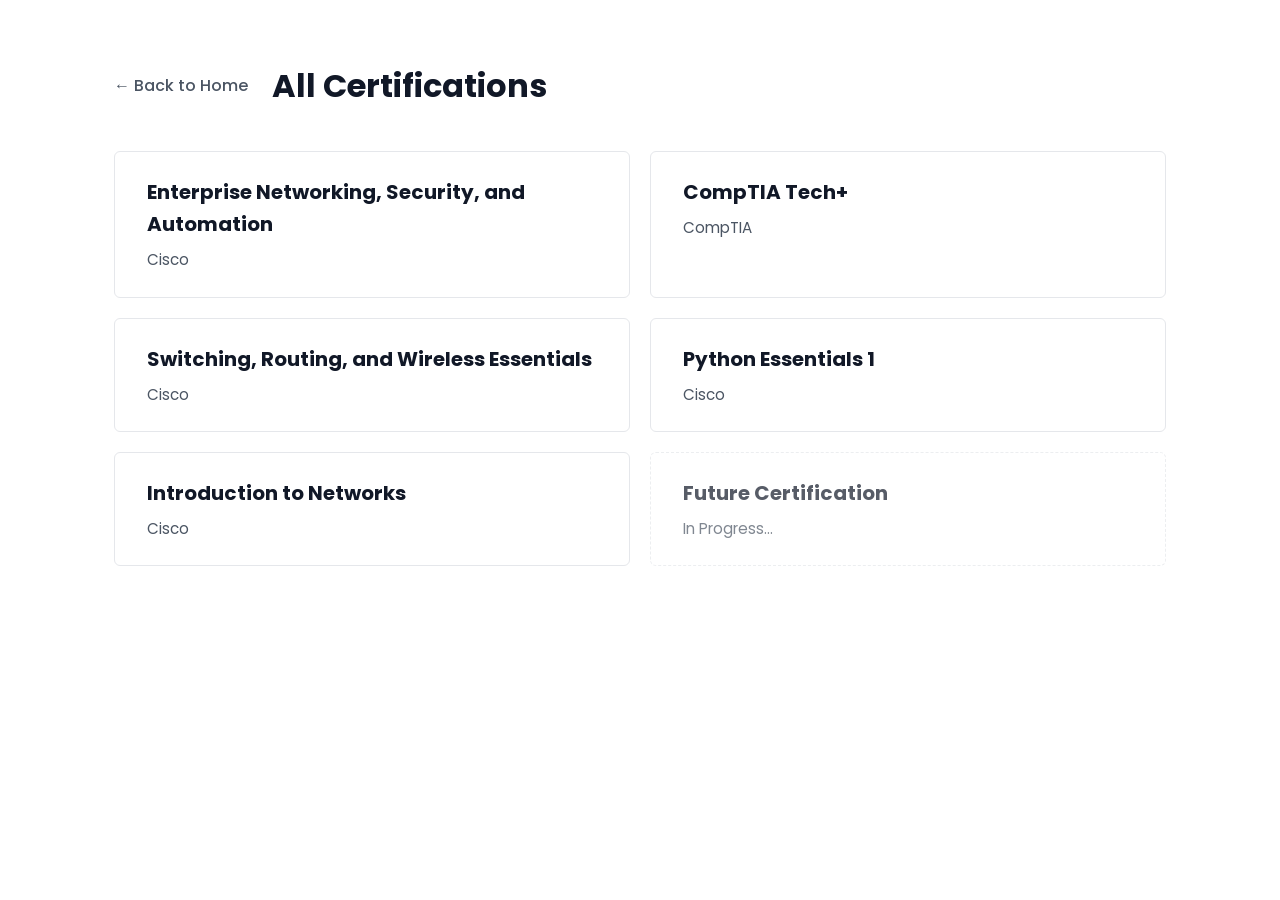
==== certifications.html @ 6dcc41a1 "Add files via upload" ====
<!DOCTYPE html>
<html lang="en">
<head>
  <meta charset="UTF-8">
  <meta name="viewport" content="width=device-width, initial-scale=1.0">
  <title>All Certifications | Portfolio</title>
  <link rel="preconnect" href="https://fonts.googleapis.com">
  <link rel="preconnect" href="https://fonts.gstatic.com" crossorigin>
  <link href="https://fonts.googleapis.com/css2?family=Poppins:wght@300;400;500;600;700;800&display=swap" rel="stylesheet">
  <link rel="stylesheet" href="style.css">
</head>
<body>

  <section class="section" style="padding-top: 60px;">
    <div class="container">
      
      <div class="certs-view-header">
        <a href="index.html#skills" class="back-home-btn">← Back to Home</a>
        <h2>All Certifications</h2>
      </div>

      <div class="all-certs-grid">
        
        <div class="cert-item-card" onclick="openModal('', 'ENSA')">
          <h3>Enterprise Networking, Security, and Automation</h3>
          <p>Cisco</p>
        </div>

        <div class="cert-item-card" onclick="openModal('techplus.png', 'CompTIA Tech+')">
          <h3>CompTIA Tech+</h3>
          <p>CompTIA</p>
        </div>

        <div class="cert-item-card" onclick="openModal('srwe.png', 'SRWE')">
          <h3>Switching, Routing, and Wireless Essentials</h3>
          <p>Cisco</p>
        </div>

        <div class="cert-item-card" onclick="openModal('python.png', 'Python Essentials 1')">
          <h3>Python Essentials 1</h3>
          <p>Cisco</p>
        </div>

        <div class="cert-item-card" onclick="openModal('itn.png', 'Introduction to Networks')">
          <h3>Introduction to Networks</h3>
          <p>Cisco</p>
        </div>

        <div class="cert-item-card" style="border-style: dashed; opacity: 0.7;">
          <h3>Future Certification</h3>
          <p>In Progress...</p>
        </div>

      </div>

    </div>
  </section>

  <div id="certModal" class="modal" onclick="closeModal()">
    <div class="modal-content" onclick="event.stopPropagation()">
      <button class="modal-close" onclick="closeModal()">✕</button>
      <h3 id="modalTitle">Certificate</h3>
      <img id="modalImg" src="" alt="Certificate Preview">
    </div>
  </div>

  <script src="script.js"></script> 
</body>
</html>
---- style.css ----
/* ==========================================================================
   1. DESIGN TOKENS (CSS Variables)
   ========================================================================== */
:root {
  /* Color Palette */
  --bg-primary: #ffffff;
  --bg-secondary: #f8f9fa;
  --text-primary: #111827;
  --text-secondary: #4b5563;
  --accent: #2563eb;         /* Sleek tech blue */
  --accent-hover: #1d4ed8;
  --border: #e5e7eb;

  /* Typography */
  --font-sans: 'Poppins', sans-serif;
  
  /* Layout & Spacing */
  --max-width: 1100px;
  --radius-sm: 6px;
  --radius-md: 12px;
  --transition: all 0.25s ease-in-out;
}

/* ==========================================================================
   2. GLOBAL RESET & BASE STYLES
   ========================================================================== */
*, *::before, *::after {
  box-sizing: border-box;
  margin: 0;
  padding: 0;
}

html {
  scroll-behavior: smooth;
}

body {
  font-family: var(--font-sans);
  background-color: var(--bg-primary);
  color: var(--text-primary);
  line-height: 1.6;
  -webkit-font-smoothing: antialiased;
}

a {
  color: inherit;
  text-decoration: none;
  transition: var(--transition);
}

ul {
  list-style: none;
}

img {
  max-width: 100%;
  display: block;
}

/* ==========================================================================
   3. UTILITY LAYOUT CLASSES
   ========================================================================== */
.container {
  max-width: var(--max-width);
  margin: 0 auto;
  padding: 0 24px;
}

.section {
  padding: 80px 0;
}

.btn,
.btn-secondary,
.nav-links .nav-btn,
.project-link-btn,
.view-cert-btn {
  display: inline-block;
  border: 1.5px solid var(--text-primary);
  color: var(--text-primary);
  background-color: transparent;
  padding: 10px 20px;
  border-radius: var(--radius-sm);
  font-weight: 600;
  transition: var(--transition);
  text-align: center;
  cursor: pointer;
}

.btn:hover,
.btn-secondary:hover,
.nav-links .nav-btn:hover,
.project-link-btn:hover,
.view-cert-btn:hover {
  background-color: var(--text-primary);
  color: var(--bg-primary);
}

.btn {
  padding: 10px 20px;
}

.social-icon-btn {
  width: 48px;
  height: 48px;
  padding: 0;
}

.social-icon-btn svg {
  width: 22px;
  height: 22px;
}

.sr-only {
  position: absolute;
  width: 1px;
  height: 1px;
  padding: 0;
  margin: -1px;
  overflow: hidden;
  clip: rect(0, 0, 0, 0);
  white-space: nowrap;
  border: 0;
}

.btn-secondary {
  padding: 10px 20px;
}

.nav-links .nav-btn {
  padding: 8px 16px;
}

.view-cert-btn {
  padding: 6px 12px;
  font-size: 0.85rem;
}

/* ==========================================================================
   4. NAVBAR STYLES
   ========================================================================== */
.navbar {
  position: sticky;
  top: 0;
  background-color: rgba(255, 255, 255, 0.8);
  backdrop-filter: blur(8px); /* Gives that modern glassy look */
  border-bottom: 1.5px solid var(--border);
  z-index: 100;
}

.nav-container {
  display: flex;
  justify-content: space-between;
  align-items: center;
  height: 70px;
}

.menu-toggle {
  display: none;
  background: none;
  border: none;
  font-size: 1.5rem;
  color: var(--text-primary);
  cursor: pointer;
}

.nav-logo {
  font-weight: 700;
  font-size: 1.2rem;
  letter-spacing: -0.5px;
}

.nav-links {
  display: flex;
  align-items: center;
  gap: 24px;
}

.nav-links a {
  font-weight: 500;
  font-size: 0.95rem;
  color: var(--text-secondary);
  position: relative;
}

.nav-links a:not(.nav-btn):hover {
  color: var(--text-primary);
}

.nav-links a:not(.nav-btn)::after {
  content: '';
  position: absolute;
  width: 0;
  height: 2px;
  bottom: -4px;
  left: 0;
  background-color: var(--text-primary);
  transition: var(--transition);
}

.nav-links a:not(.nav-btn):hover::after {
  width: 100%;
}

.nav-links .nav-btn {
  background-color: var(--text-primary);
  color: var(--bg-primary);
  padding: 6px 14px;
  border-radius: var(--radius-sm);
}

.nav-links .nav-btn:hover {
  background-color: var(--bg-primary);
  color: var(--text-primary);
}

/* Mobile Navigation Styles */
@media (max-width: 768px) {
  .menu-toggle {
    display: block;
  }

  .nav-links {
    display: none; /* Hidden by default */
    flex-direction: column;
    position: absolute;
    top: 70px;
    left: 0;
    width: 100%;
    background-color: var(--bg-primary);
    padding: 24px;
    border-bottom: 1.5px solid var(--border);
    gap: 20px;
    text-align: center;
    box-shadow: 0 10px 15px -3px rgba(0, 0, 0, 0.1);
  }

  .nav-links.active {
    display: flex;
  }

  .nav-links .nav-btn {
    width: 100%;
  }
}

/* ==========================================================================
   5. HERO SECTION STYLES
   ========================================================================== */
.hero-section {
  min-height: calc(100vh - 70px);
  display: flex;
  align-items: center;
}

.hero-container {
  display: flex;
  align-items: center;
  justify-content: space-between;
  gap: 40px;
}

.hero-content {
  max-width: 600px;
}

.hero-greeting {
  color: var(--accent);
  font-weight: 600;
  font-size: 1.1rem;
  text-transform: uppercase;
  letter-spacing: 1px;
}

.hero-title {
  font-size: 3.5rem;
  font-weight: 800;
  letter-spacing: -1px;
  line-height: 1.1;
  margin: 8px 0;
}

.hero-location {
  display: flex;
  align-items: center;
  gap: 8px;
  color: var(--text-secondary);
  font-size: 0.95rem;
  margin-bottom: 16px;
  font-weight: 500;
}

.hero-location i {
  color: var(--accent);
}

.hero-subtitle {
  font-size: 1.5rem;
  color: var(--text-secondary);
  font-weight: 600;
  margin-bottom: 20px;
}

.hero-description {
  font-size: 1.1rem;
  color: var(--text-secondary);
  margin-bottom: 32px;
}

.hero-cta {
  display: flex;
  align-items: center;
  gap: 16px;
}

/* Simple placeholder for your picture/avatar */
.hero-avatar {
  flex-shrink: 0;
}

.avatar-placeholder {
  width: 250px;
  height: 250px;
  background-color: var(--bg-secondary);
  border: 1.5px solid var(--border);
  border-radius: var(--radius-md);
  display: flex;
  align-items: center;
  justify-content: center;
  font-size: 4rem;
}

/* Responsive adjustment for Mobile Phones */
@media (max-width: 768px) {
  .hero-container {
    flex-direction: column-reverse;
    text-align: center;
    justify-content: center;
  }
  .hero-title {
    font-size: 2.5rem;
  }
  .hero-subtitle {
    font-size: 1.25rem;
  }
  .hero-location {
    justify-content: center;
  }
  .hero-cta {
    justify-content: center;
  }
}

/* ==========================================================================
   6. SKILLS & CERTIFICATIONS STYLES
   ========================================================================== */

.skills-section {
  background-color: var(--bg-secondary);
  border-top: 1.5px solid var(--border);
  border-bottom: 1.5px solid var(--border);
}

.section-header {
  text-align: center;
  margin-bottom: 50px;
}

.section-header h2 {
  font-size: 2.2rem;
  font-weight: 700;
  letter-spacing: -0.5px;
  margin-bottom: 12px;
}

.section-header p {
  color: var(--text-secondary);
  font-size: 1.1rem;
  max-width: 600px;
  margin: 0 auto;
}

.header-action-wrap {
  margin-top: 32px;
}

/* Grid Layout */
.skills-grid {
  display: grid;
  grid-template-columns: repeat(auto-fit, minmax(280px, 1fr));
  gap: 30px
}

/* Individual Cards */
.skills-card {
  background-color: var(--bg-primary);
  border: 1.5px solid var(--border);
  border-radius: var(--radius-md);
  padding: 32px;
  transition: var(--transition);
}

.skills-card:hover {
  transform: translateY(-4px);
  box-shadow: 0 12px 20px rgba(0, 0, 0, 0.03);
  border-color: var(--accent);
}

.card-icon {
  font-size: 2rem;
  margin-bottom: 16px;
}

.skills-card h3 {
  font-size: 1.3rem;
  font-weight: 600;
  margin-bottom: 4px;
  white-space: nowrap;
}

.card-subtitle {
  font-size: 0.85rem;
  text-transform: uppercase;
  letter-spacing: 0.5px;
  color: var(--accent);
  font-weight: 600;
  margin-bottom: 24px;
}

/* Lists formatting */
.skills-list {
  display: flex;
  flex-direction: column;
  gap: 12px;
}

.skills-list li {
  color: var(--text-secondary);
  position: relative;
  padding-left: 0px;
  font-size: 0.95rem;
  font-weight: 500;
  letter-spacing: -0.2px;
}

/* Custom bullet indicator */
.skills-list li::before {
  /* content: "→"; */
  position: absolute;
  left: 0;
  color: var(--accent);
  font-weight: bold;
}

/* Specific styling for Cisco Certs */
.certification-card .core-certs li {
  display: flex;
  flex-direction: column;
  gap: 2px;
  margin-bottom: 4px;
}

.certification-card .core-certs li strong {
  color: var(--text-primary);
  font-size: 0.95rem;
}

.certification-card .core-certs li span {
  font-size: 0.8rem;
  color: var(--text-secondary);
}

/* ==========================================================================
   7. CERTIFICATE BUTTONS & MODAL STYLES
   ========================================================================== */
/* Aligning layout inside the Cisco list items */
.cert-item-header {
  display: flex;
  justify-content: space-between;
  align-items: center;
  width: 100%;
}

/* Elegant tiny action button */
.view-cert-btn {
  background-color: var(--bg-secondary);
  border: 1.5px solid var(--border);
  color: var(--text-primary);
  padding: 4px 10px;
  border-radius: var(--radius-sm);
  font-size: 0.75rem;
  font-weight: 600;
  transition: var(--transition);
}

.view-cert-btn:hover {
  background-color: var(--accent);
  border-color: var(--accent);
  color: #ffffff;
}

/* The Backdrop Overlay */
.modal {
  display: none; /* Hidden by default */
  position: fixed;
  top: 0;
  left: 0;
  width: 100%;
  height: 100%;
  background-color: rgba(15, 23, 42, 0.6); /* Modern dark translucent overlay */
  backdrop-filter: blur(4px);
  z-index: 1000;
  justify-content: center;
  align-items: center;
  opacity: 0;
  transition: opacity 0.2s ease-in-out;
}

/* Modal Box */
.modal-content {
  background-color: var(--bg-primary);
  padding: 24px;
  border-radius: var(--radius-md);
  max-width: 700px;
  width: 90%;
  position: relative;
  box-shadow: 0 20px 25px -5px rgba(0, 0, 0, 0.1);
  transform: scale(0.9);
  transition: transform 0.2s ease-in-out;
}

/* Title inside modal */
.modal-content h3 {
  margin-bottom: 16px;
  font-size: 1.2rem;
  font-weight: 700;
}

/* Image scaling */
.modal-content img {
  width: 100%;
  height: auto;
  border-radius: var(--radius-sm);
  border: 1.5px solid var(--border);
}

/* Floating close button */
.modal-close {
  position: absolute;
  top: 20px;
  right: 20px;
  background: none;
  border: none;
  font-size: 1.2rem;
  cursor: pointer;
  color: var(--text-secondary);
  transition: var(--transition);
}

.modal-close:hover {
  color: var(--text-primary);
}

/* Dynamic Classes triggered via JS */
.modal.show {
  display: flex;
  opacity: 1;
}

.modal.show .modal-content {
  transform: scale(1);
}

/* ==========================================================================
   8. PROJECTS SECTION STYLES
   ========================================================================== */
.projects-section {
  background-color: var(--bg-primary);
}

.projects-grid {
  display: grid;
  grid-template-columns: repeat(auto-fit, minmax(300px, 1fr));
  gap: 40px;
}

@media (max-width: 768px) {
  .projects-grid {
    grid-template-columns: 1fr;
  }
}

.project-card {
  background-color: var(--bg-primary);
  border: 1.5px solid var(--border);
  border-radius: var(--radius-md);
  overflow: hidden;
  display: flex;
  flex-direction: column;
  transition: var(--transition);
}

.project-card:hover {
  border-color: var(--accent);
  box-shadow: 0 12px 30px rgba(0, 0, 0, 0.04);
}

.project-content {
  padding: 32px;
  display: flex;
  flex-direction: column;
  height: 100%;
}

/* Technology Badges */
.project-tags {
  display: flex;
  gap: 8px;
  margin-bottom: 16px;
  flex-wrap: wrap;
}

.tag {
  background-color: var(--bg-secondary);
  border: 1.5px solid var(--border);
  color: var(--text-secondary);
  font-size: 0.75rem;
  font-weight: 600;
  padding: 4px 10px;
  border-radius: var(--radius-sm);
}

.project-title {
  font-size: 1.4rem;
  font-weight: 700;
  margin-bottom: 12px;
  letter-spacing: -0.3px;
}

.project-description {
  color: var(--text-secondary);
  font-size: 0.95rem;
  margin-bottom: 20px;
}

/* Bullet list highlighting architectural milestones */
.project-features {
  list-style: none;
  display: flex;
  flex-direction: column;
  gap: 10px;
  margin-bottom: 30px;
}

.project-features li {
  font-size: 0.9rem;
  color: var(--text-secondary);
}

.project-link-btn {
  display: inline-block;
  border: 1.5px solid var(--text-primary);
  color: var(--text-primary);
  padding: 8px 16px;
  font-size: 0.9rem;
  font-weight: 600;
  border-radius: var(--radius-sm);
  transition: var(--transition);
}

.project-link-btn:hover {
  background-color: var(--text-primary);
  color: var(--bg-primary);
}

/* Placeholder card styles */
.placeholder-card {
  border-style: dashed;
  background-color: var(--bg-secondary);
  opacity: 0.85;
}

.placeholder-icon {
  font-size: 2rem;
  margin-bottom: 12px;
}

.status-badge {
  display: inline-block;
  align-self: flex-start;
  margin-top: auto;
  background-color: #fef3c7;
  color: #d97706;
  border: 1px solid #fde68a;
  font-size: 0.75rem;
  font-weight: 600;
  padding: 4px 8px;
  border-radius: var(--radius-sm);
}

/* certifications test 1 */

/* Header & Back Button Layout */
.certs-view-header {
  display: flex;
  align-items: center;
  gap: 24px;
  margin-bottom: 40px;
}

.certs-view-header h2 {
  font-size: 2rem;
  font-weight: 700;
  margin: 0;
  color: var(--text-primary);
}

.back-home-btn {
  text-decoration: none;
  color: var(--text-secondary);
  font-size: 1rem;
  font-weight: 500;
  transition: var(--transition);
}

.back-home-btn:hover {
  color: var(--text-primary);
}

/* The 2-Column Grid */
.all-certs-grid {
  display: grid;
  grid-template-columns: 1fr 1fr;
  gap: 20px;
}

@media (max-width: 768px) {
  .all-certs-grid {
    grid-template-columns: 1fr;
  }
}

/* The Cards */
.cert-item-card {
  background-color: var(--bg-primary);
  border: 1px solid var(--border);
  padding: 24px 32px;
  border-radius: var(--radius-sm);
  cursor: pointer;
  transition: var(--transition);
}

.cert-item-card:hover {
  border-color: var(--accent);
  box-shadow: 0 4px 12px rgba(0, 0, 0, 0.02);
  transform: translateY(-1px);
}

.cert-item-card h3 {
  font-size: 1.25rem;
  font-weight: 700;
  margin-bottom: 8px;
  color: var(--text-primary);
}

.cert-item-card p {
  font-size: 0.95rem;
  color: var(--text-secondary);
  margin: 0;
}
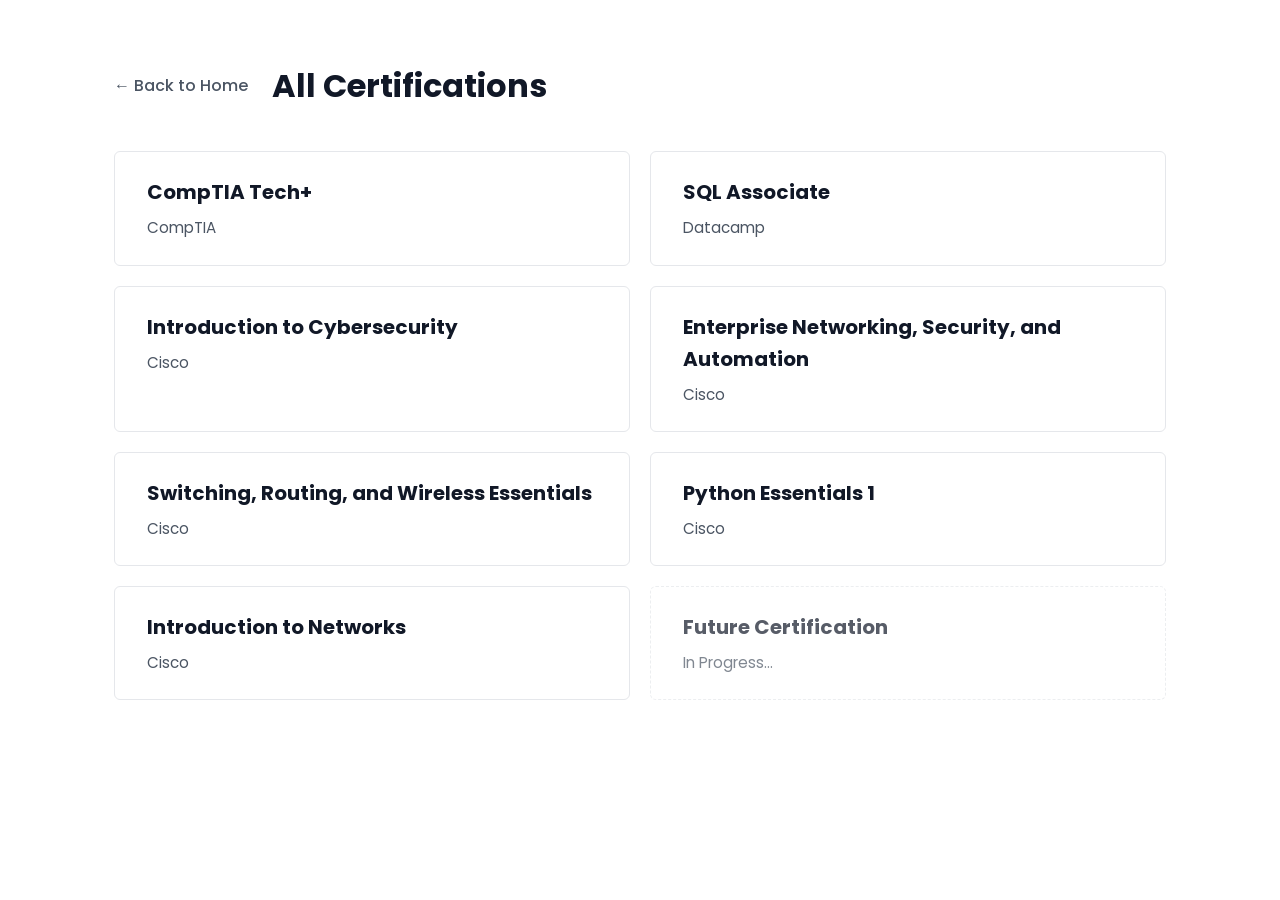
==== commit 5ec98534: "moved images to images folder and update file paths" ====
--- a/certifications.html
+++ b/certifications.html
@@ -21,27 +21,37 @@
 
       <div class="all-certs-grid">
         
+        <div class="cert-item-card" onclick="openModal('images/techplus.png', 'CompTIA Tech+')">
+          <h3>CompTIA Tech+</h3>
+          <p>CompTIA</p>
+        </div>
+
+        <div class="cert-item-card" onclick="openModal('images/sql.png', 'ENSA')">
+          <h3>SQL Associate</h3>
+          <p>Datacamp</p>
+        </div>
+
+        <div class="cert-item-card" onclick="openModal('images/itc.png', 'ENSA')">
+          <h3>Introduction to Cybersecurity</h3>
+          <p>Cisco</p>
+        </div>
+
         <div class="cert-item-card" onclick="openModal('', 'ENSA')">
           <h3>Enterprise Networking, Security, and Automation</h3>
           <p>Cisco</p>
         </div>
 
-        <div class="cert-item-card" onclick="openModal('techplus.png', 'CompTIA Tech+')">
-          <h3>CompTIA Tech+</h3>
-          <p>CompTIA</p>
-        </div>
-
-        <div class="cert-item-card" onclick="openModal('srwe.png', 'SRWE')">
+        <div class="cert-item-card" onclick="openModal('images/srwe.png', 'SRWE')">
           <h3>Switching, Routing, and Wireless Essentials</h3>
           <p>Cisco</p>
         </div>
 
-        <div class="cert-item-card" onclick="openModal('python.png', 'Python Essentials 1')">
+        <div class="cert-item-card" onclick="openModal('images/python.png', 'Python Essentials 1')">
           <h3>Python Essentials 1</h3>
           <p>Cisco</p>
         </div>
 
-        <div class="cert-item-card" onclick="openModal('itn.png', 'Introduction to Networks')">
+        <div class="cert-item-card" onclick="openModal('images/itn.png', 'Introduction to Networks')">
           <h3>Introduction to Networks</h3>
           <p>Cisco</p>
         </div>
--- a/style.css
+++ b/style.css
@@ -7,14 +7,14 @@
   --bg-secondary: #f8f9fa;
   --text-primary: #111827;
   --text-secondary: #4b5563;
-  --accent: #2563eb;         /* Sleek tech blue */
+  --accent: #2563eb;  
   --accent-hover: #1d4ed8;
   --border: #e5e7eb;
 
-  /* Typography */
+  /* typography */
   --font-sans: 'Poppins', sans-serif;
   
-  /* Layout & Spacing */
+  /* layout & spacing */
   --max-width: 1100px;
   --radius-sm: 6px;
   --radius-md: 12px;
@@ -98,6 +98,10 @@
 
 .btn {
   padding: 10px 20px;
+}
+
+#btn-projects {
+  margin-top: 20px;
 }
 
 .social-icon-btn {
@@ -214,14 +218,14 @@
   color: var(--text-primary);
 }
 
-/* Mobile Navigation Styles */
+/* mobile nav styles */
 @media (max-width: 768px) {
   .menu-toggle {
     display: block;
   }
 
   .nav-links {
-    display: none; /* Hidden by default */
+    display: none; 
     flex-direction: column;
     position: absolute;
     top: 70px;
@@ -265,7 +269,7 @@
 }
 
 .hero-greeting {
-  color: var(--accent);
+  color: gray;
   font-weight: 600;
   font-size: 1.1rem;
   text-transform: uppercase;
@@ -313,7 +317,7 @@
   gap: 16px;
 }
 
-/* Simple placeholder for your picture/avatar */
+/* placeholder for my picture */
 .hero-avatar {
   flex-shrink: 0;
 }
@@ -321,16 +325,14 @@
 .avatar-placeholder {
   width: 250px;
   height: 250px;
-  background-color: var(--bg-secondary);
   border: 1.5px solid var(--border);
   border-radius: var(--radius-md);
-  display: flex;
-  align-items: center;
-  justify-content: center;
-  font-size: 4rem;
-}
-
-/* Responsive adjustment for Mobile Phones */
+  object-fit: cover;        
+  object-position: center;  
+  display: block;
+}
+
+/* responsiveness */
 @media (max-width: 768px) {
   .hero-container {
     flex-direction: column-reverse;
@@ -384,14 +386,14 @@
   margin-top: 32px;
 }
 
-/* Grid Layout */
+/* grid Layout */
 .skills-grid {
   display: grid;
   grid-template-columns: repeat(auto-fit, minmax(280px, 1fr));
   gap: 30px
 }
 
-/* Individual Cards */
+/* individual cards */
 .skills-card {
   background-color: var(--bg-primary);
   border: 1.5px solid var(--border);
@@ -427,7 +429,7 @@
   margin-bottom: 24px;
 }
 
-/* Lists formatting */
+/* lists formatting */
 .skills-list {
   display: flex;
   flex-direction: column;
@@ -443,7 +445,7 @@
   letter-spacing: -0.2px;
 }
 
-/* Custom bullet indicator */
+/* custom bullet indicator */
 .skills-list li::before {
   /* content: "→"; */
   position: absolute;
@@ -452,7 +454,7 @@
   font-weight: bold;
 }
 
-/* Specific styling for Cisco Certs */
+/* specific styling for Cisco Certs */
 .certification-card .core-certs li {
   display: flex;
   flex-direction: column;
@@ -473,7 +475,7 @@
 /* ==========================================================================
    7. CERTIFICATE BUTTONS & MODAL STYLES
    ========================================================================== */
-/* Aligning layout inside the Cisco list items */
+/* aligning layout inside the cisco list items */
 .cert-item-header {
   display: flex;
   justify-content: space-between;
@@ -481,7 +483,7 @@
   width: 100%;
 }
 
-/* Elegant tiny action button */
+/* elegant tiny action button */
 .view-cert-btn {
   background-color: var(--bg-secondary);
   border: 1.5px solid var(--border);
@@ -499,7 +501,7 @@
   color: #ffffff;
 }
 
-/* The Backdrop Overlay */
+/* the backdrop overlay */
 .modal {
   display: none; /* Hidden by default */
   position: fixed;
@@ -516,7 +518,7 @@
   transition: opacity 0.2s ease-in-out;
 }
 
-/* Modal Box */
+/* modal Box */
 .modal-content {
   background-color: var(--bg-primary);
   padding: 24px;
@@ -529,14 +531,14 @@
   transition: transform 0.2s ease-in-out;
 }
 
-/* Title inside modal */
+/* title inside modal */
 .modal-content h3 {
   margin-bottom: 16px;
   font-size: 1.2rem;
   font-weight: 700;
 }
 
-/* Image scaling */
+/* image scaling */
 .modal-content img {
   width: 100%;
   height: auto;
@@ -544,7 +546,7 @@
   border: 1.5px solid var(--border);
 }
 
-/* Floating close button */
+/* floating close button */
 .modal-close {
   position: absolute;
   top: 20px;
@@ -573,7 +575,7 @@
 
 /* ==========================================================================
    8. PROJECTS SECTION STYLES
-   ========================================================================== */
+   ========================================================================= */
 .projects-section {
   background-color: var(--bg-primary);
 }
@@ -612,7 +614,7 @@
   height: 100%;
 }
 
-/* Technology Badges */
+/* technology badges */
 .project-tags {
   display: flex;
   gap: 8px;
@@ -643,7 +645,7 @@
   margin-bottom: 20px;
 }
 
-/* Bullet list highlighting architectural milestones */
+/* bullet list highlighting architectural milestones */
 .project-features {
   list-style: none;
   display: flex;
@@ -673,7 +675,7 @@
   color: var(--bg-primary);
 }
 
-/* Placeholder card styles */
+/* placeholder card styles */
 .placeholder-card {
   border-style: dashed;
   background-color: var(--bg-secondary);
@@ -700,7 +702,7 @@
 
 /* certifications test 1 */
 
-/* Header & Back Button Layout */
+/* header & back button layout */
 .certs-view-header {
   display: flex;
   align-items: center;
@@ -727,7 +729,7 @@
   color: var(--text-primary);
 }
 
-/* The 2-Column Grid */
+/* 2-Column grid */
 .all-certs-grid {
   display: grid;
   grid-template-columns: 1fr 1fr;
@@ -740,7 +742,7 @@
   }
 }
 
-/* The Cards */
+/* cards */
 .cert-item-card {
   background-color: var(--bg-primary);
   border: 1px solid var(--border);
